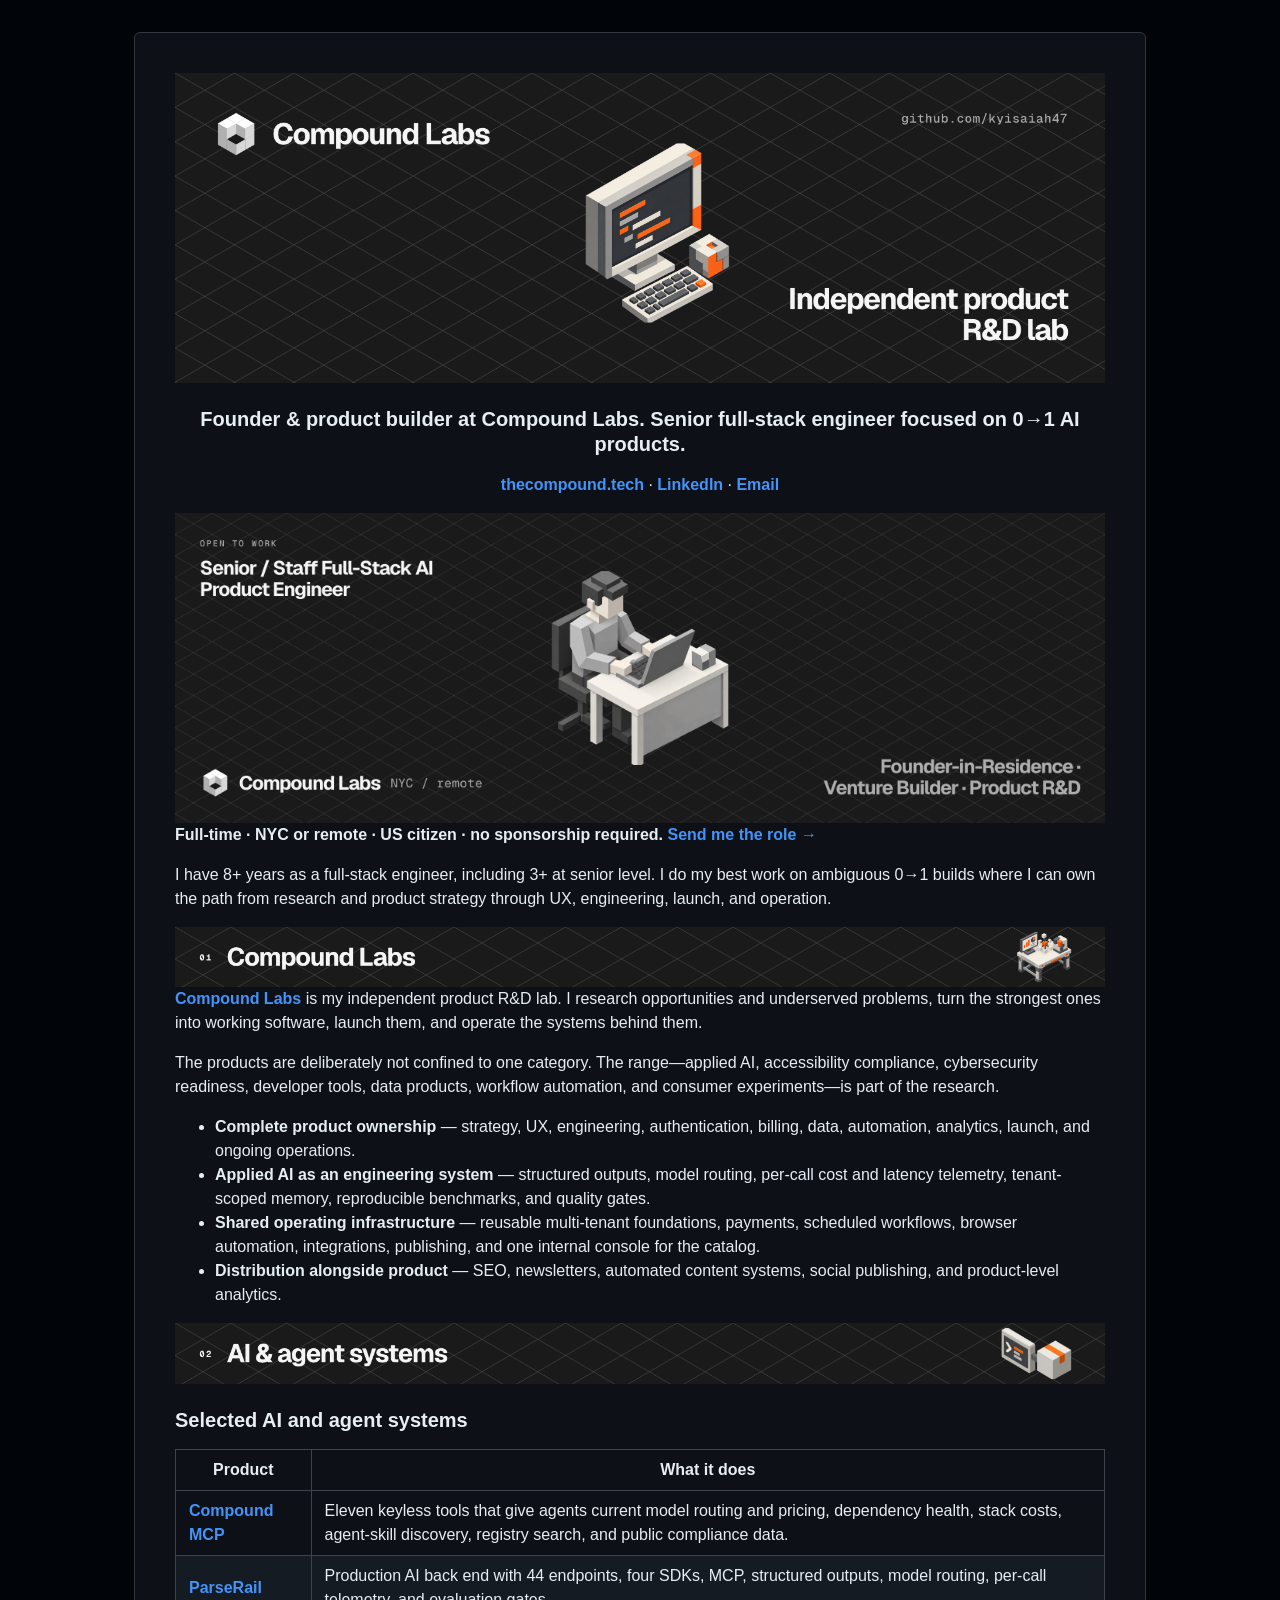
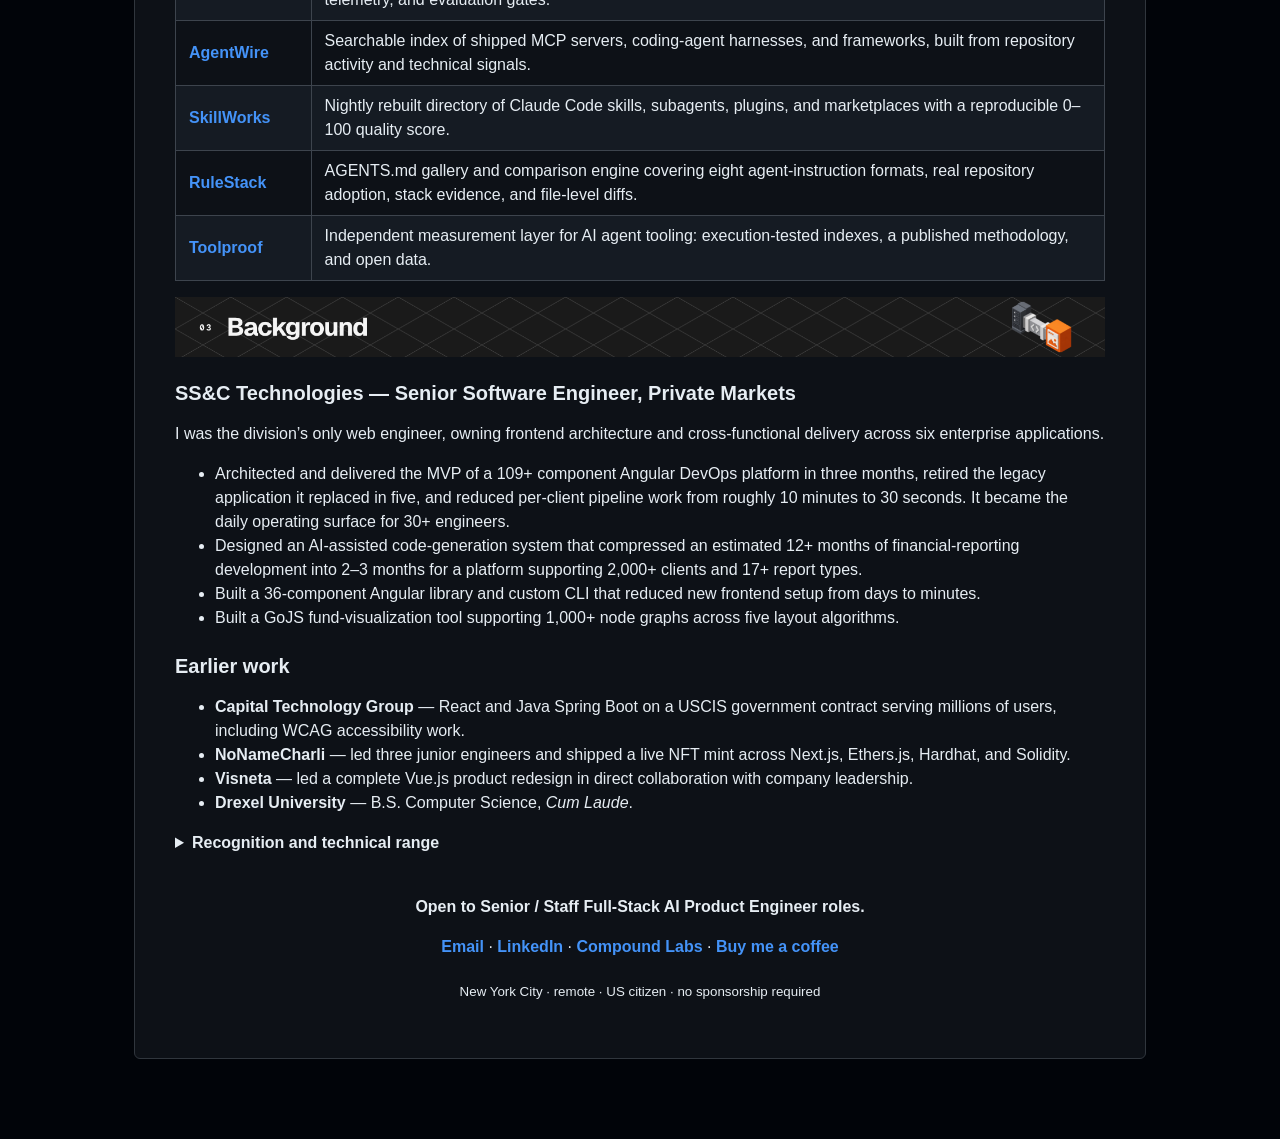
==== review/full-readme/index.html @ e474475f "Rewrite profile around Compound Labs and agent systems" ====
<!DOCTYPE html>
<html xmlns="http://www.w3.org/1999/xhtml">
<head>
  <meta charset="utf-8" />
  <meta name="generator" content="pandoc 3.10" />
  <meta name="viewport" content="width=device-width, initial-scale=1.0, user-scalable=yes" />
  <title>GitHub profile README — proposed</title>
  <style>
    /* Default styles provided by pandoc.
    ** See https://pandoc.org/MANUAL.html#variables-for-html for config info.
    */
    span.smallcaps{font-variant: small-caps;}
    div.columns{display: flex; gap: 1.5em;}
    div.column{flex: auto;}
    @media screen {
    div.columns{gap: min(4vw, 1.5em);}
    div.column{overflow-x: auto;}
    }
    div.hanging-indent{margin-left: 1.5em; text-indent: -1.5em;}
    /* The extra [class] is a hack that increases specificity enough to
       override a similar rule in reveal.js */
    ul.task-list[class]{list-style: none;}
    ul.task-list li input[type="checkbox"] {
      font-size: inherit;
      width: 0.8em;
      margin: 0 0.8em 0.2em -1.6em;
      vertical-align: middle;
    }
    .display.math{display: block; text-align: center; margin: 0.5rem auto;}
  </style>
  <link rel="stylesheet" href="github-preview.css" />
</head>
<body>
<header id="title-block-header">
<h1 class="title">GitHub profile README — proposed</h1>
</header>
<div align="center">

<img src="../compound-media-first-object/canonical-banner.png" alt="@kyisaiah47 — Founder and product builder at Compound Labs" width="100%">

<h3
id="founder--product-builder-at-compound-labs-senior-full-stack-engineer-focused-on-01-ai-products">Founder
&amp; product builder at Compound Labs. Senior full-stack engineer
focused on 0→1 AI products.</h3>
<p><strong><a
href="https://thecompound.tech">thecompound.tech</a></strong> ·
<strong><a
href="https://linkedin.com/in/kyisaiah47">LinkedIn</a></strong> ·
<strong><a href="mailto:kyisaiah47@gmail.com">Email</a></strong></p>
</div>

<img src="../open-to-work-landscape/landscape.png" alt="Open to work — Senior or Staff Full-Stack AI Product Engineer; also open to Founder-in-Residence, Venture Builder, and Product R&D roles" width="100%">

<p><strong>Full-time · NYC or remote · US citizen · no sponsorship
required. <a href="mailto:kyisaiah47@gmail.com">Send me the role
→</a></strong></p>
<p>I have 8+ years as a full-stack engineer, including 3+ at senior
level. I do my best work on ambiguous 0→1 builds where I can own the
path from research and product strategy through UX, engineering, launch,
and operation.</p>
<img src="../thin-banners/studio.png" alt="01 — Compound Labs" width="100%">

<p><strong><a href="https://thecompound.tech">Compound Labs</a></strong>
is my independent product R&amp;D lab. I research opportunities and
underserved problems, turn the strongest ones into working software,
launch them, and operate the systems behind them.</p>
<p>The products are deliberately not confined to one category. The
range—applied AI, accessibility compliance, cybersecurity readiness,
developer tools, data products, workflow automation, and consumer
experiments—is part of the research.</p>
<ul>
<li><strong>Complete product ownership</strong> — strategy, UX,
engineering, authentication, billing, data, automation, analytics,
launch, and ongoing operations.</li>
<li><strong>Applied AI as an engineering system</strong> — structured
outputs, model routing, per-call cost and latency telemetry,
tenant-scoped memory, reproducible benchmarks, and quality gates.</li>
<li><strong>Shared operating infrastructure</strong> — reusable
multi-tenant foundations, payments, scheduled workflows, browser
automation, integrations, publishing, and one internal console for the
catalog.</li>
<li><strong>Distribution alongside product</strong> — SEO, newsletters,
automated content systems, social publishing, and product-level
analytics.</li>
</ul>
<img src="../thin-banners/install.png" alt="02 — AI and agent systems" width="100%">

<h3 id="selected-ai-and-agent-systems">Selected AI and agent
systems</h3>
<table>
<thead>
<tr>
<th>Product</th>
<th>What it does</th>
</tr>
</thead>
<tbody>
<tr>
<td><strong><a
href="https://github.com/kyisaiah47/compound-mcp">Compound
MCP</a></strong></td>
<td>Eleven keyless tools that give agents current model routing and
pricing, dependency health, stack costs, agent-skill discovery, registry
search, and public compliance data.</td>
</tr>
<tr>
<td><strong><a
href="https://parserail.thecompound.tech">ParseRail</a></strong></td>
<td>Production AI back end with 44 endpoints, four SDKs, MCP, structured
outputs, model routing, per-call telemetry, and evaluation gates.</td>
</tr>
<tr>
<td><strong><a
href="https://agentwire.thecompound.tech">AgentWire</a></strong></td>
<td>Searchable index of shipped MCP servers, coding-agent harnesses, and
frameworks, built from repository activity and technical signals.</td>
</tr>
<tr>
<td><strong><a
href="https://skillworks.thecompound.tech">SkillWorks</a></strong></td>
<td>Nightly rebuilt directory of Claude Code skills, subagents, plugins,
and marketplaces with a reproducible 0–100 quality score.</td>
</tr>
<tr>
<td><strong><a
href="https://rulestack.thecompound.tech">RuleStack</a></strong></td>
<td>AGENTS.md gallery and comparison engine covering eight
agent-instruction formats, real repository adoption, stack evidence, and
file-level diffs.</td>
</tr>
<tr>
<td><strong><a
href="https://toolproof.thecompound.tech">Toolproof</a></strong></td>
<td>Independent measurement layer for AI agent tooling: execution-tested
indexes, a published methodology, and open data.</td>
</tr>
</tbody>
</table>
<img src="../thin-banners/background.png" alt="03 — Background" width="100%">

<h3
id="ssc-technologies--senior-software-engineer-private-markets">SS&amp;C
Technologies — Senior Software Engineer, Private Markets</h3>
<p>I was the division’s only web engineer, owning frontend architecture
and cross-functional delivery across six enterprise applications.</p>
<ul>
<li>Architected and delivered the MVP of a 109+ component Angular DevOps
platform in three months, retired the legacy application it replaced in
five, and reduced per-client pipeline work from roughly 10 minutes to 30
seconds. It became the daily operating surface for 30+ engineers.</li>
<li>Designed an AI-assisted code-generation system that compressed an
estimated 12+ months of financial-reporting development into 2–3 months
for a platform supporting 2,000+ clients and 17+ report types.</li>
<li>Built a 36-component Angular library and custom CLI that reduced new
frontend setup from days to minutes.</li>
<li>Built a GoJS fund-visualization tool supporting 1,000+ node graphs
across five layout algorithms.</li>
</ul>
<h3 id="earlier-work">Earlier work</h3>
<ul>
<li><strong>Capital Technology Group</strong> — React and Java Spring
Boot on a USCIS government contract serving millions of users, including
WCAG accessibility work.</li>
<li><strong>NoNameCharli</strong> — led three junior engineers and
shipped a live NFT mint across Next.js, Ethers.js, Hardhat, and
Solidity.</li>
<li><strong>Visneta</strong> — led a complete Vue.js product redesign in
direct collaboration with company leadership.</li>
<li><strong>Drexel University</strong> — B.S. Computer Science, <em>Cum
Laude</em>.</li>
</ul>
<details>
<summary><strong>Recognition and technical range</strong></summary>

<br>

<ul>
<li>🥇 <strong>1st Place — Starknet Re{Solve} Hackathon</strong>,
Bitcoin Unleashed Track (Xverse Prize Pool), Oct 2025 — <a
href="https://github.com/kyisaiah47/btcusd-stablecoin">BTCUSD</a>, a
Bitcoin-backed stablecoin with automatic Vesu yield routing.</li>
<li>🎖 <strong>HackFS Finalist, ETHGlobal</strong> — Split Protocol, a
cross-token payment splitter on Uniswap.</li>
<li>📐 <strong>OGC 2026 — LG CNS Optimization Grand Challenge</strong> —
Tier 3 of 19 (~top 15%), solo US entry against 200+ teams; the solver
beat the baseline on 19 of 20 instances, by up to 349×.</li>
</ul>
<p><strong>Core stack</strong></p>
<p><code>TypeScript</code> · <code>Next.js 16</code> ·
<code>React 19</code> · <code>Tailwind v4</code> · <code>Node.js</code>
· <code>Python</code> · <code>Java Spring Boot</code> ·
<code>Postgres</code> · <code>Supabase RLS</code> · <code>Stripe</code>
· <code>MCP</code> · <code>Playwright</code> · <code>AWS</code> ·
<code>Vercel</code></p>
<p><strong>Product and AI systems</strong></p>
<p>Applied AI and agents · structured outputs · model routing · evals ·
multi-tenant architecture · billing · data pipelines · browser
automation · analytics · SEO · content and publishing systems</p>
</details>

<br>

<div align="center">

<p><strong>Open to Senior / Staff Full-Stack AI Product Engineer
roles.</strong></p>
<p><strong><a href="mailto:kyisaiah47@gmail.com">Email</a></strong> ·
<strong><a
href="https://linkedin.com/in/kyisaiah47">LinkedIn</a></strong> ·
<strong><a href="https://thecompound.tech">Compound Labs</a></strong> ·
<strong><a href="https://buymeacoffee.com/kyisaiah47">Buy me a
coffee</a></strong></p>
<p><sub>New York City · remote · US citizen · no sponsorship
required</sub></p>
</div>
</body>
</html>
---- review/full-readme/github-preview.css ----
:root { color-scheme: dark; }
* { box-sizing: border-box; }
html { background: #010409; }
body {
  width: min(1012px, calc(100% - 32px));
  margin: 32px auto 80px;
  padding: 40px;
  border: 1px solid #30363d;
  border-radius: 6px;
  background: #0d1117;
  color: #e6edf3;
  font: 16px/1.5 -apple-system, BlinkMacSystemFont, "Segoe UI", Helvetica, Arial, sans-serif;
}
body > header { display: none; }
img { max-width: 100%; height: auto; vertical-align: middle; }
h1, h2, h3 { line-height: 1.25; }
h3 { margin-top: 24px; margin-bottom: 16px; font-size: 20px; }
p { margin: 0 0 16px; }
a { color: #4493f8; text-decoration: none; }
strong { font-weight: 600; }
blockquote { margin: 0 0 16px; padding: 1em; border: 1px solid #3d444d; color: #9198a1; }
pre { overflow: auto; padding: 16px; border-radius: 6px; background: #151b23; }
code { padding: .2em .4em; border-radius: 6px; background: #151b23; font-size: 85%; }
pre code { padding: 0; background: transparent; font-size: 100%; }
table { display: block; width: max-content; max-width: 100%; overflow: auto; border-collapse: collapse; margin: 0 0 16px; }
th, td { padding: 8px 13px; border: 1px solid #3d444d; }
tr:nth-child(2n) { background: #151b23; }
details { margin: 16px 0; }
summary { cursor: pointer; }
@media (max-width: 680px) {
  body { width: 100%; margin: 0; padding: 18px; border: 0; }
}
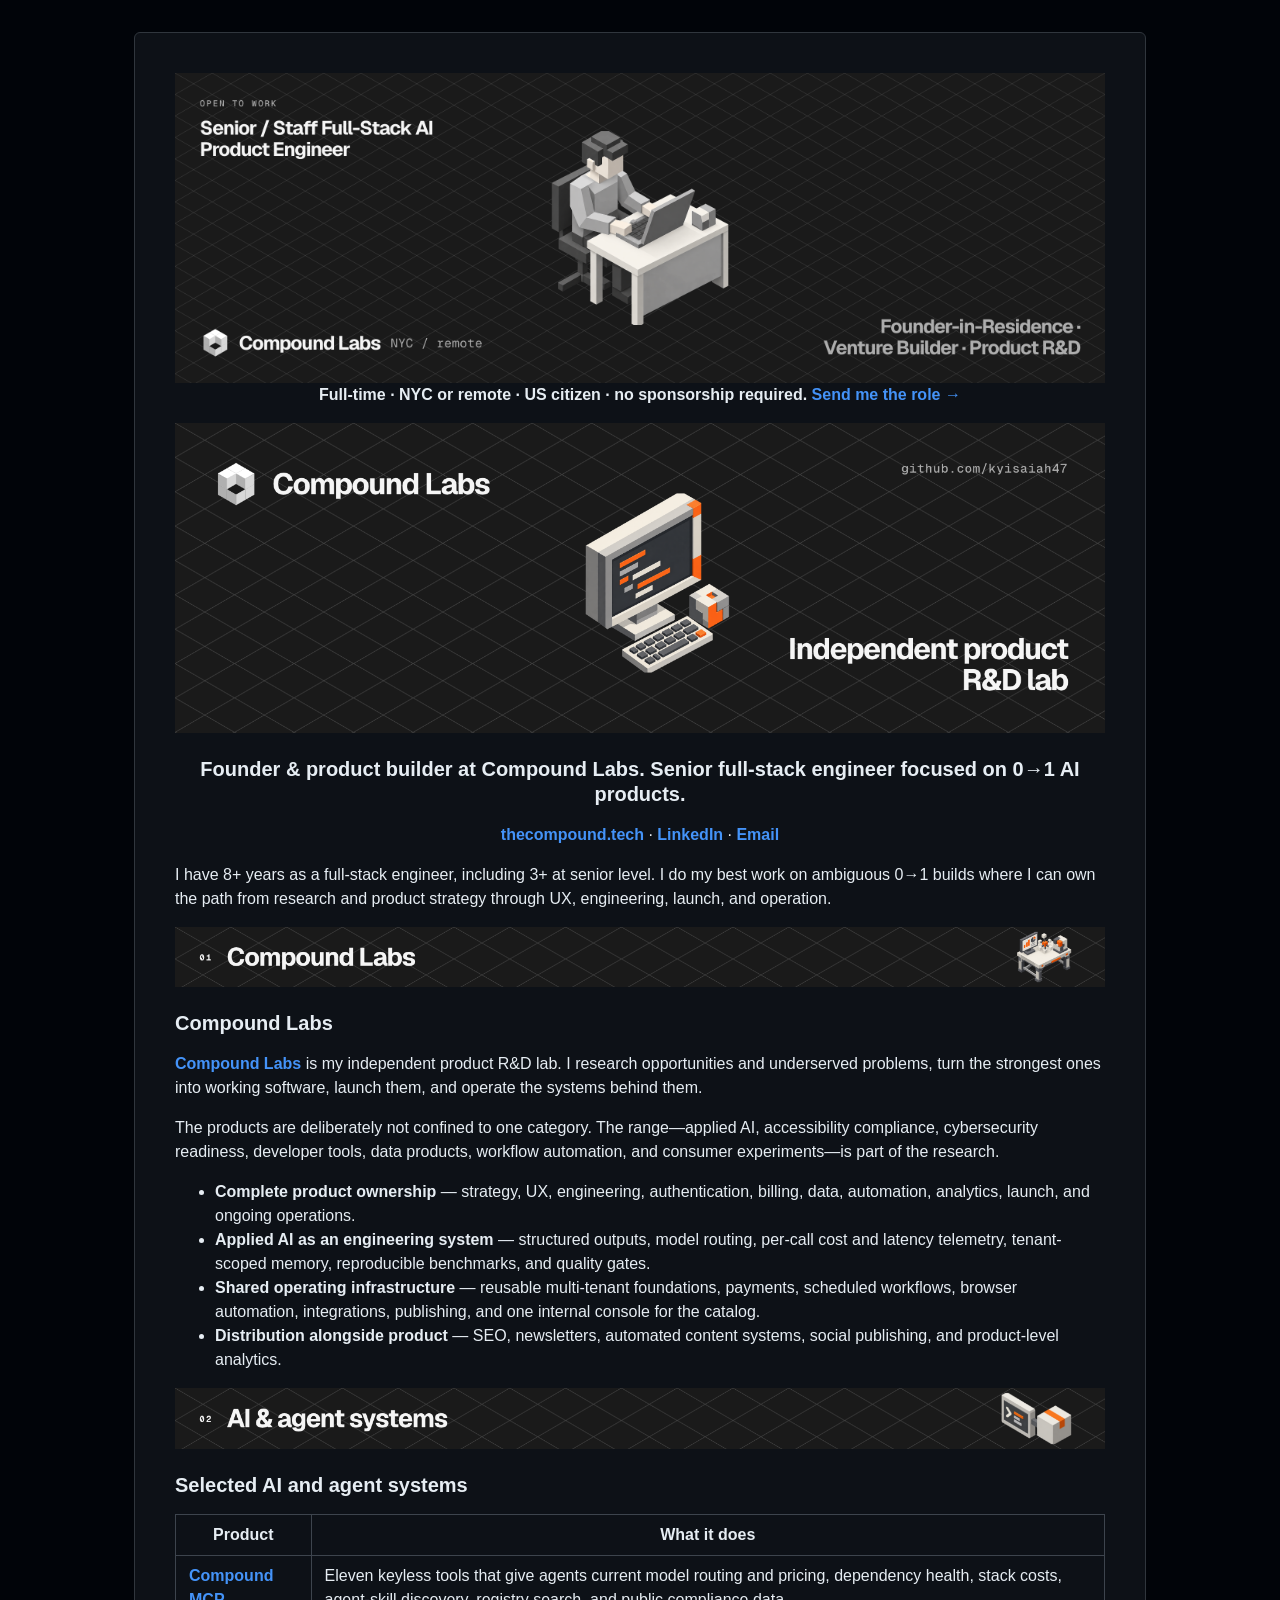
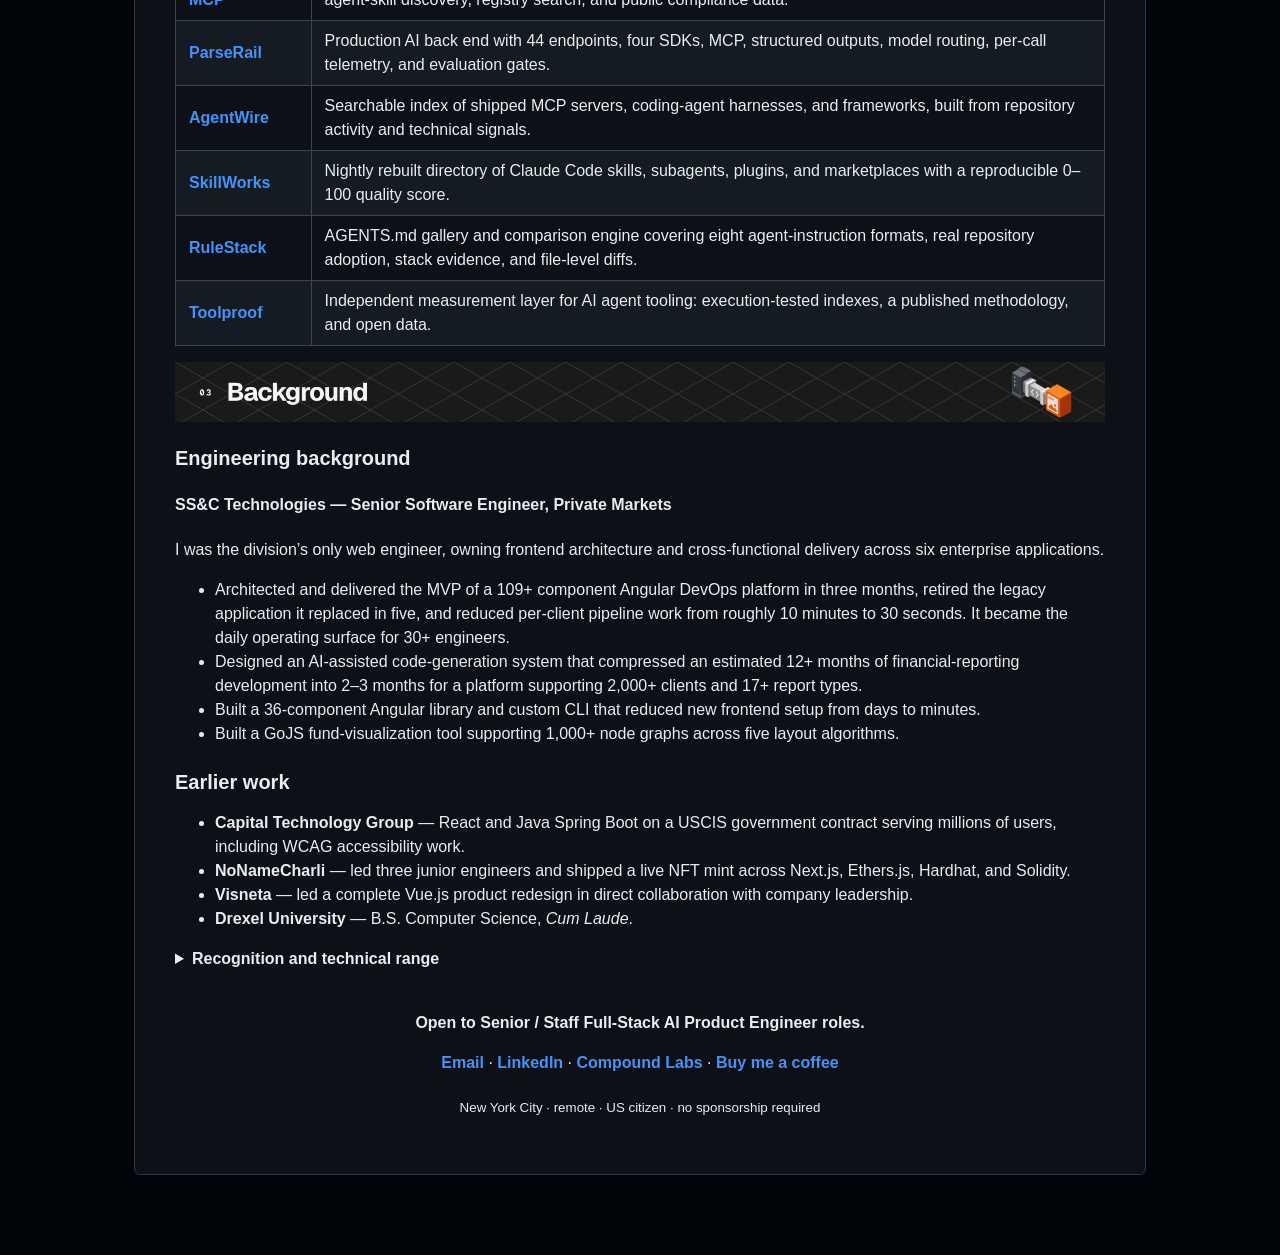
==== commit d5f38dca: "Put hiring card first and finalize profile sections" ====
--- a/review/full-readme/index.html
+++ b/review/full-readme/index.html
@@ -34,9 +34,18 @@
 <header id="title-block-header">
 <h1 class="title">GitHub profile README — proposed</h1>
 </header>
+<img src="../../assets/open-to-work-landscape-2026-09-11.png" alt="Open to work — Senior or Staff Full-Stack AI Product Engineer; also open to Founder-in-Residence, Venture Builder, and Product R&D roles" width="100%">
+
 <div align="center">
 
-<img src="../compound-media-first-object/canonical-banner.png" alt="@kyisaiah47 — Founder and product builder at Compound Labs" width="100%">
+<p><strong>Full-time · NYC or remote · US citizen · no sponsorship
+required. <a href="mailto:kyisaiah47@gmail.com">Send me the role
+→</a></strong></p>
+</div>
+
+<div align="center">
+
+<img src="../../assets/profile-hero-compound-2026-09-11.png" alt="Compound Labs — @kyisaiah47, independent product R&D lab" width="100%">
 
 <h3
 id="founder--product-builder-at-compound-labs-senior-full-stack-engineer-focused-on-01-ai-products">Founder
@@ -49,17 +58,13 @@
 <strong><a href="mailto:kyisaiah47@gmail.com">Email</a></strong></p>
 </div>
 
-<img src="../open-to-work-landscape/landscape.png" alt="Open to work — Senior or Staff Full-Stack AI Product Engineer; also open to Founder-in-Residence, Venture Builder, and Product R&D roles" width="100%">
-
-<p><strong>Full-time · NYC or remote · US citizen · no sponsorship
-required. <a href="mailto:kyisaiah47@gmail.com">Send me the role
-→</a></strong></p>
 <p>I have 8+ years as a full-stack engineer, including 3+ at senior
 level. I do my best work on ambiguous 0→1 builds where I can own the
 path from research and product strategy through UX, engineering, launch,
 and operation.</p>
-<img src="../thin-banners/studio.png" alt="01 — Compound Labs" width="100%">
-
+<img src="../../assets/strip-compound-labs-2026-09-11.png" alt="01 — Compound Labs" width="100%">
+
+<h3 id="compound-labs">Compound Labs</h3>
 <p><strong><a href="https://thecompound.tech">Compound Labs</a></strong>
 is my independent product R&amp;D lab. I research opportunities and
 underserved problems, turn the strongest ones into working software,
@@ -83,7 +88,7 @@
 automated content systems, social publishing, and product-level
 analytics.</li>
 </ul>
-<img src="../thin-banners/install.png" alt="02 — AI and agent systems" width="100%">
+<img src="../../assets/strip-agent-systems-2026-09-11.png" alt="02 — AI and agent systems" width="100%">
 
 <h3 id="selected-ai-and-agent-systems">Selected AI and agent
 systems</h3>
@@ -136,11 +141,12 @@
 </tr>
 </tbody>
 </table>
-<img src="../thin-banners/background.png" alt="03 — Background" width="100%">
-
-<h3
+<img src="../../assets/strip-background-compound-2026-09-11.png" alt="03 — Background" width="100%">
+
+<h3 id="engineering-background">Engineering background</h3>
+<h4
 id="ssc-technologies--senior-software-engineer-private-markets">SS&amp;C
-Technologies — Senior Software Engineer, Private Markets</h3>
+Technologies — Senior Software Engineer, Private Markets</h4>
 <p>I was the division’s only web engineer, owning frontend architecture
 and cross-functional delivery across six enterprise applications.</p>
 <ul>
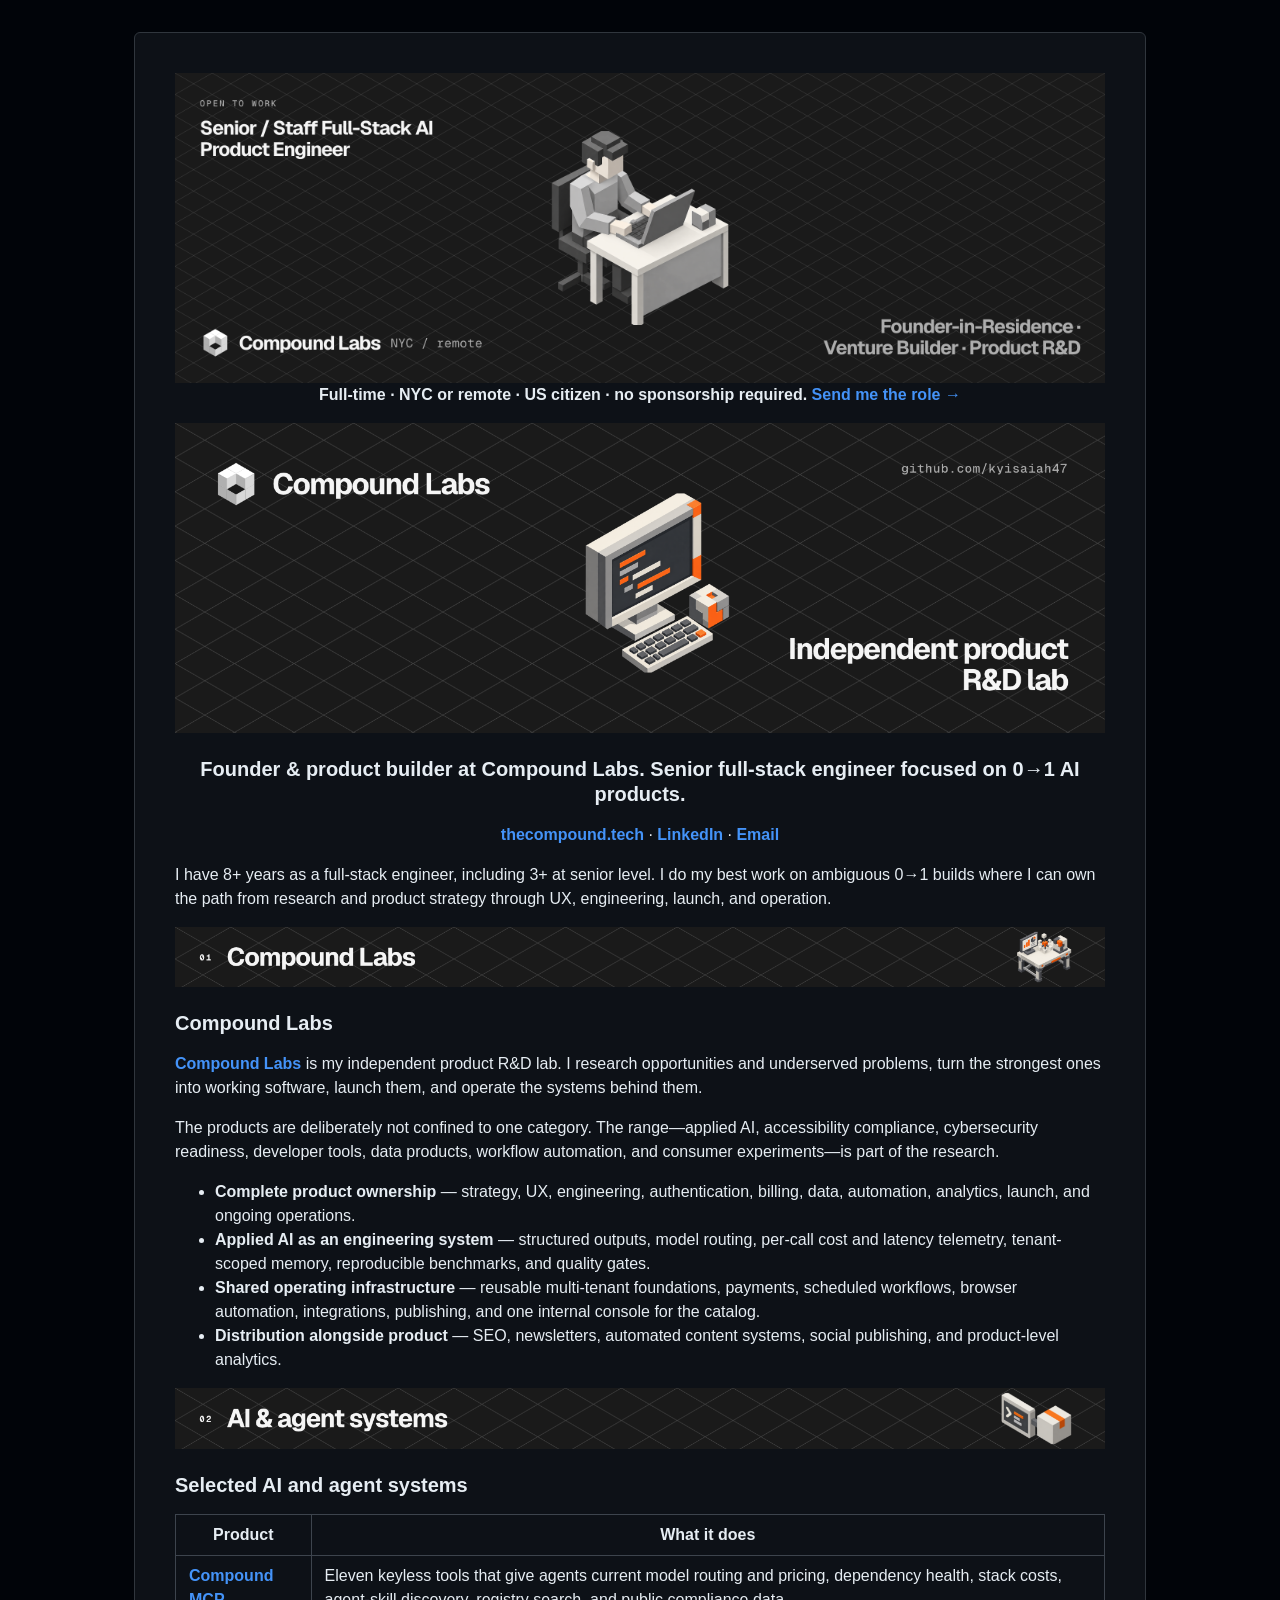
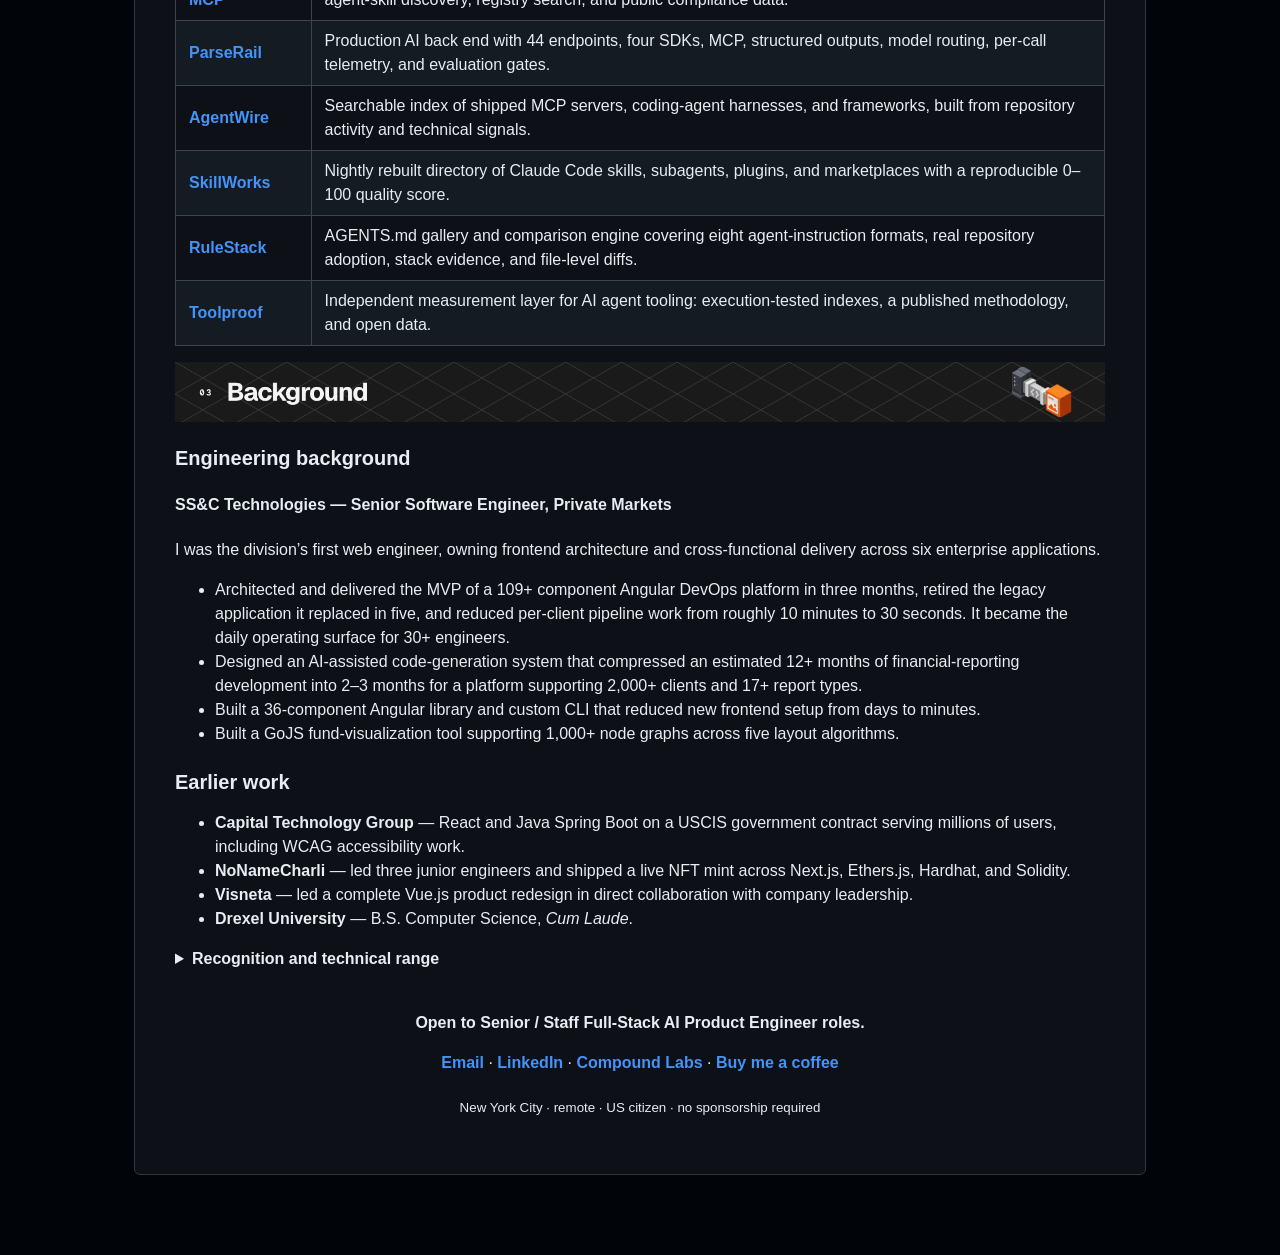
==== commit eedd91a2: "Say first web engineer, not sole, for the SS&C Private Markets role Co-Authored-By: Claude Opus 5.5 " ====
--- a/review/full-readme/index.html
+++ b/review/full-readme/index.html
@@ -147,7 +147,7 @@
 <h4
 id="ssc-technologies--senior-software-engineer-private-markets">SS&amp;C
 Technologies — Senior Software Engineer, Private Markets</h4>
-<p>I was the division’s only web engineer, owning frontend architecture
+<p>I was the division’s first web engineer, owning frontend architecture
 and cross-functional delivery across six enterprise applications.</p>
 <ul>
 <li>Architected and delivered the MVP of a 109+ component Angular DevOps
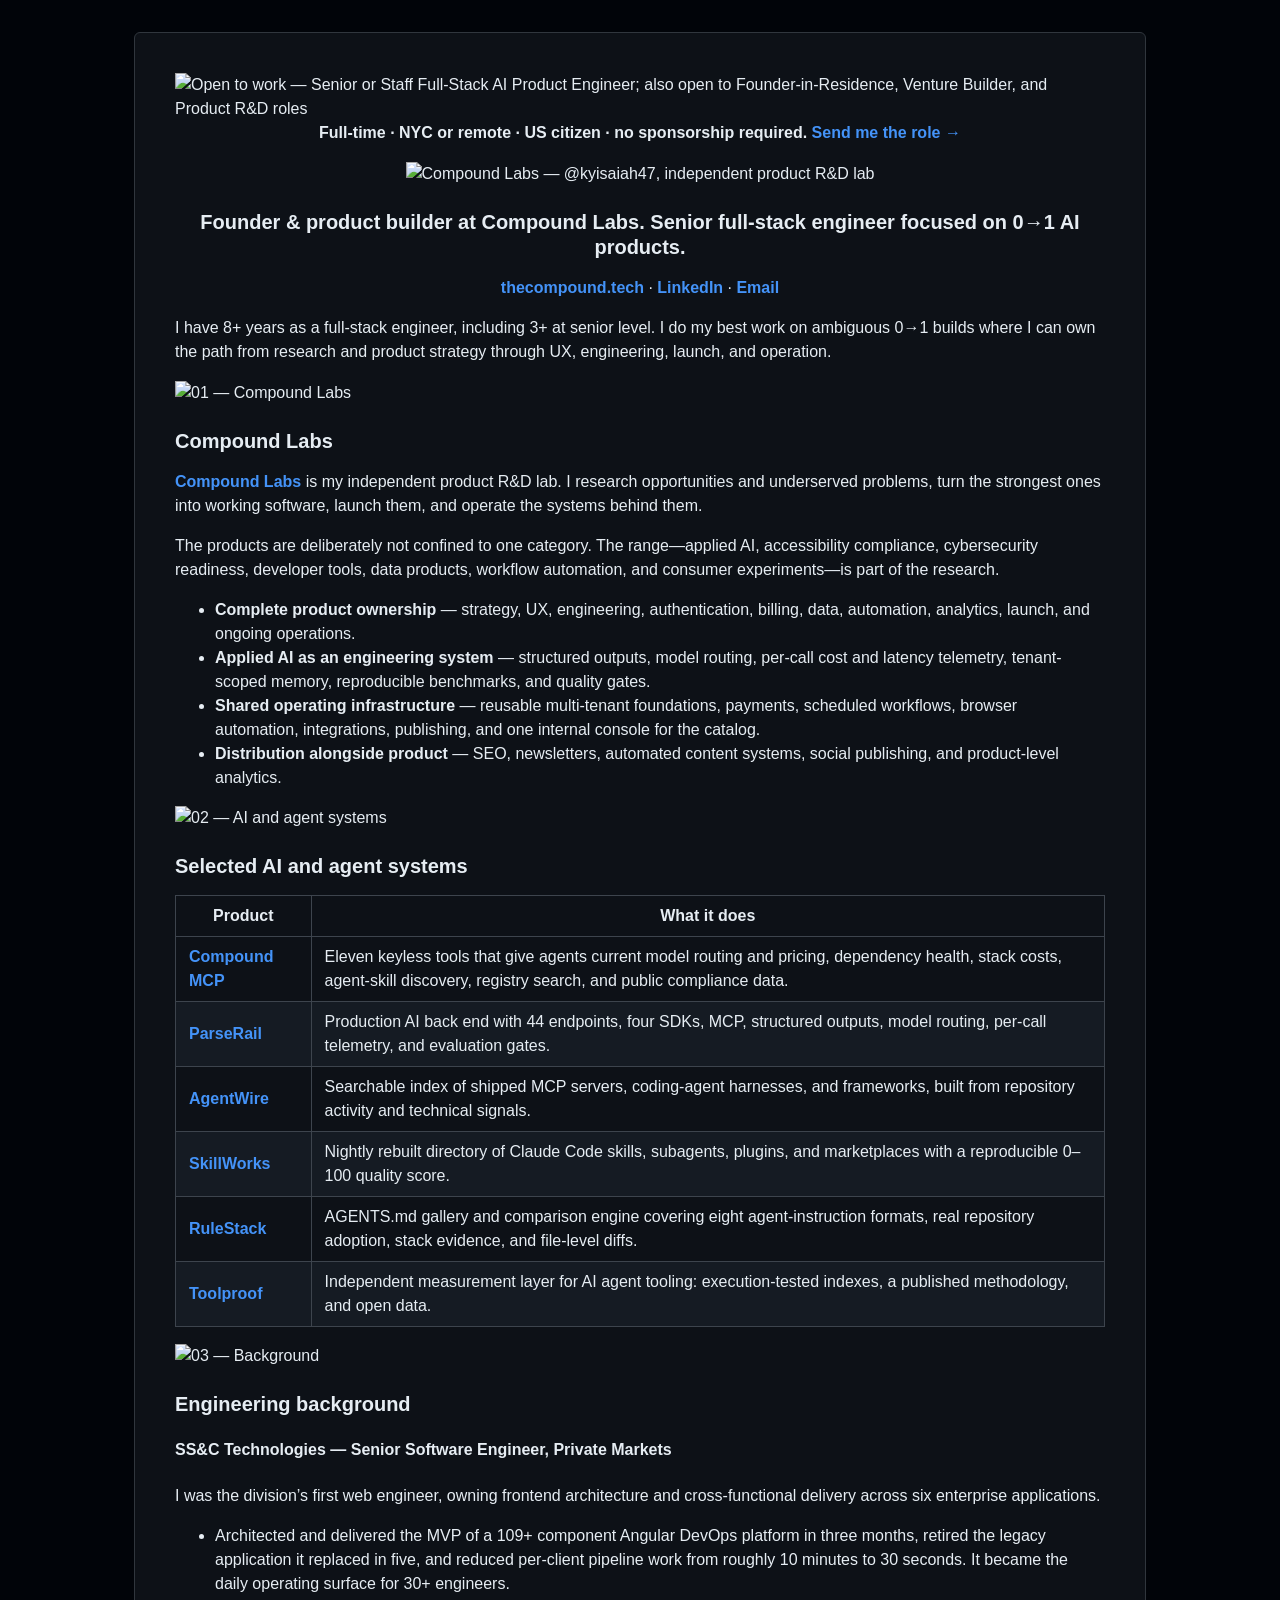
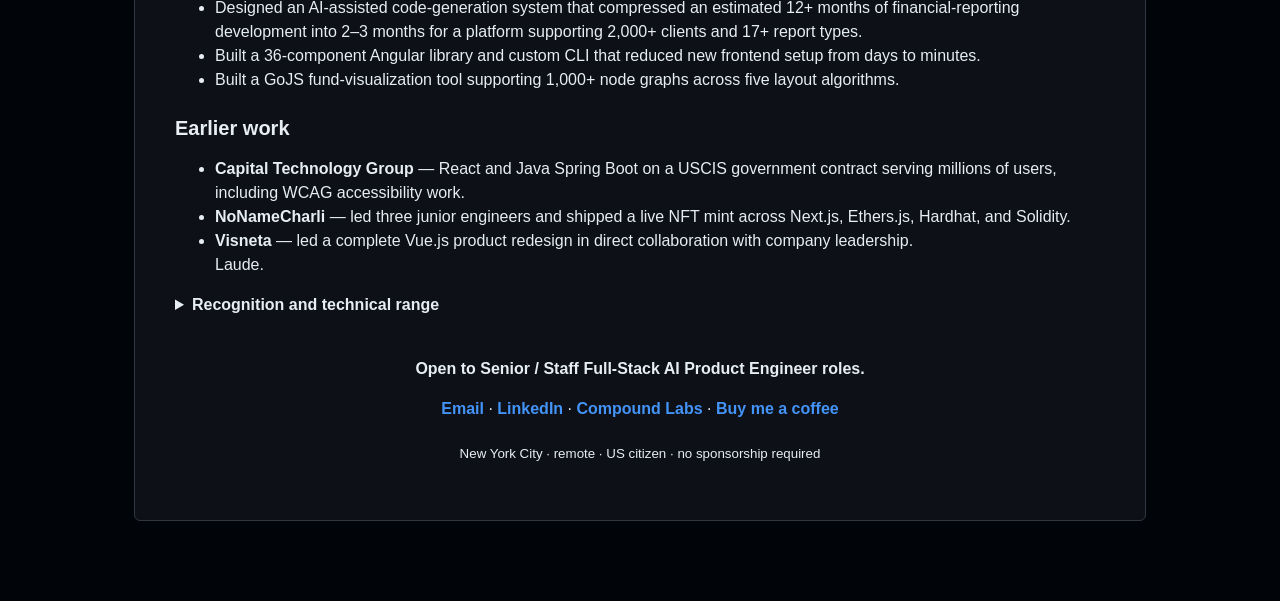
==== commit 5f67ba29: "Remove Drexel from the profile README Co-Authored-By: Claude Opus 5.5 <noreply@anthropic.com>" ====
--- a/review/full-readme/index.html
+++ b/review/full-readme/index.html
@@ -172,7 +172,6 @@
 Solidity.</li>
 <li><strong>Visneta</strong> — led a complete Vue.js product redesign in
 direct collaboration with company leadership.</li>
-<li><strong>Drexel University</strong> — B.S. Computer Science, <em>Cum
 Laude</em>.</li>
 </ul>
 <details>
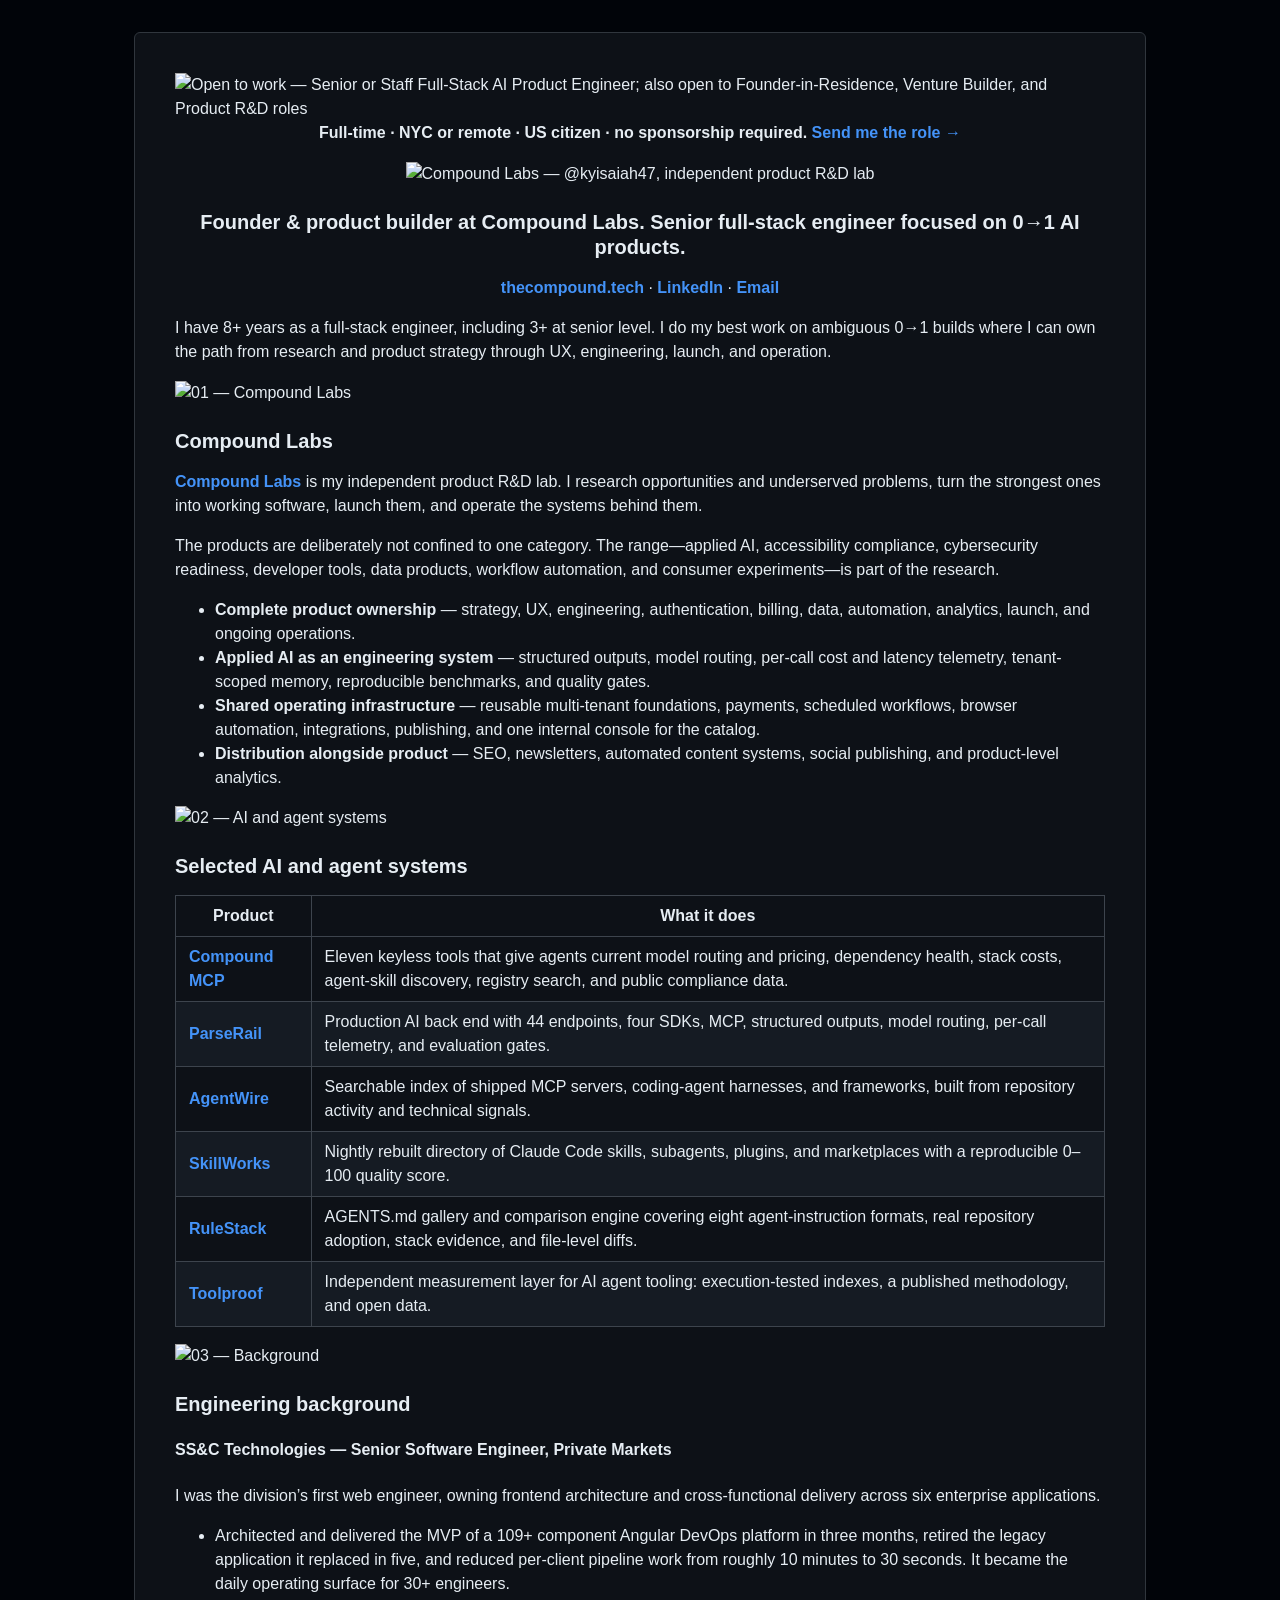
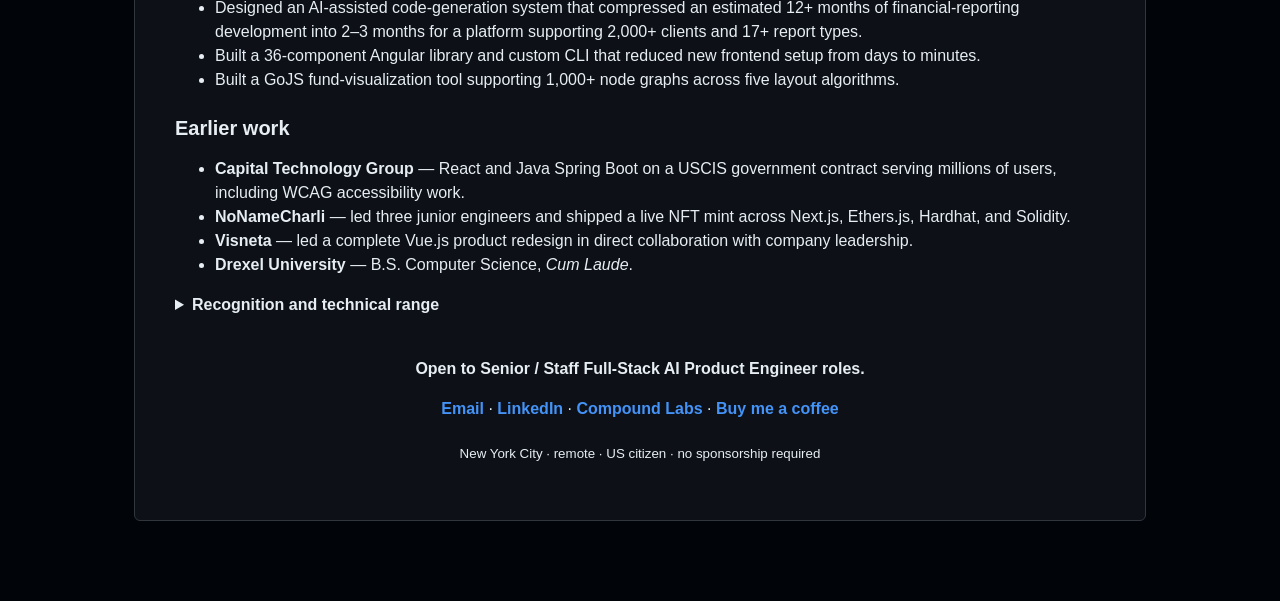
==== commit 9788ee37: "Restore Drexel on the profile README (GitHub profile counts like resume/LinkedIn) Co-Authored-By: Cl" ====
--- a/review/full-readme/index.html
+++ b/review/full-readme/index.html
@@ -172,6 +172,7 @@
 Solidity.</li>
 <li><strong>Visneta</strong> — led a complete Vue.js product redesign in
 direct collaboration with company leadership.</li>
+<li><strong>Drexel University</strong> — B.S. Computer Science, <em>Cum
 Laude</em>.</li>
 </ul>
 <details>
